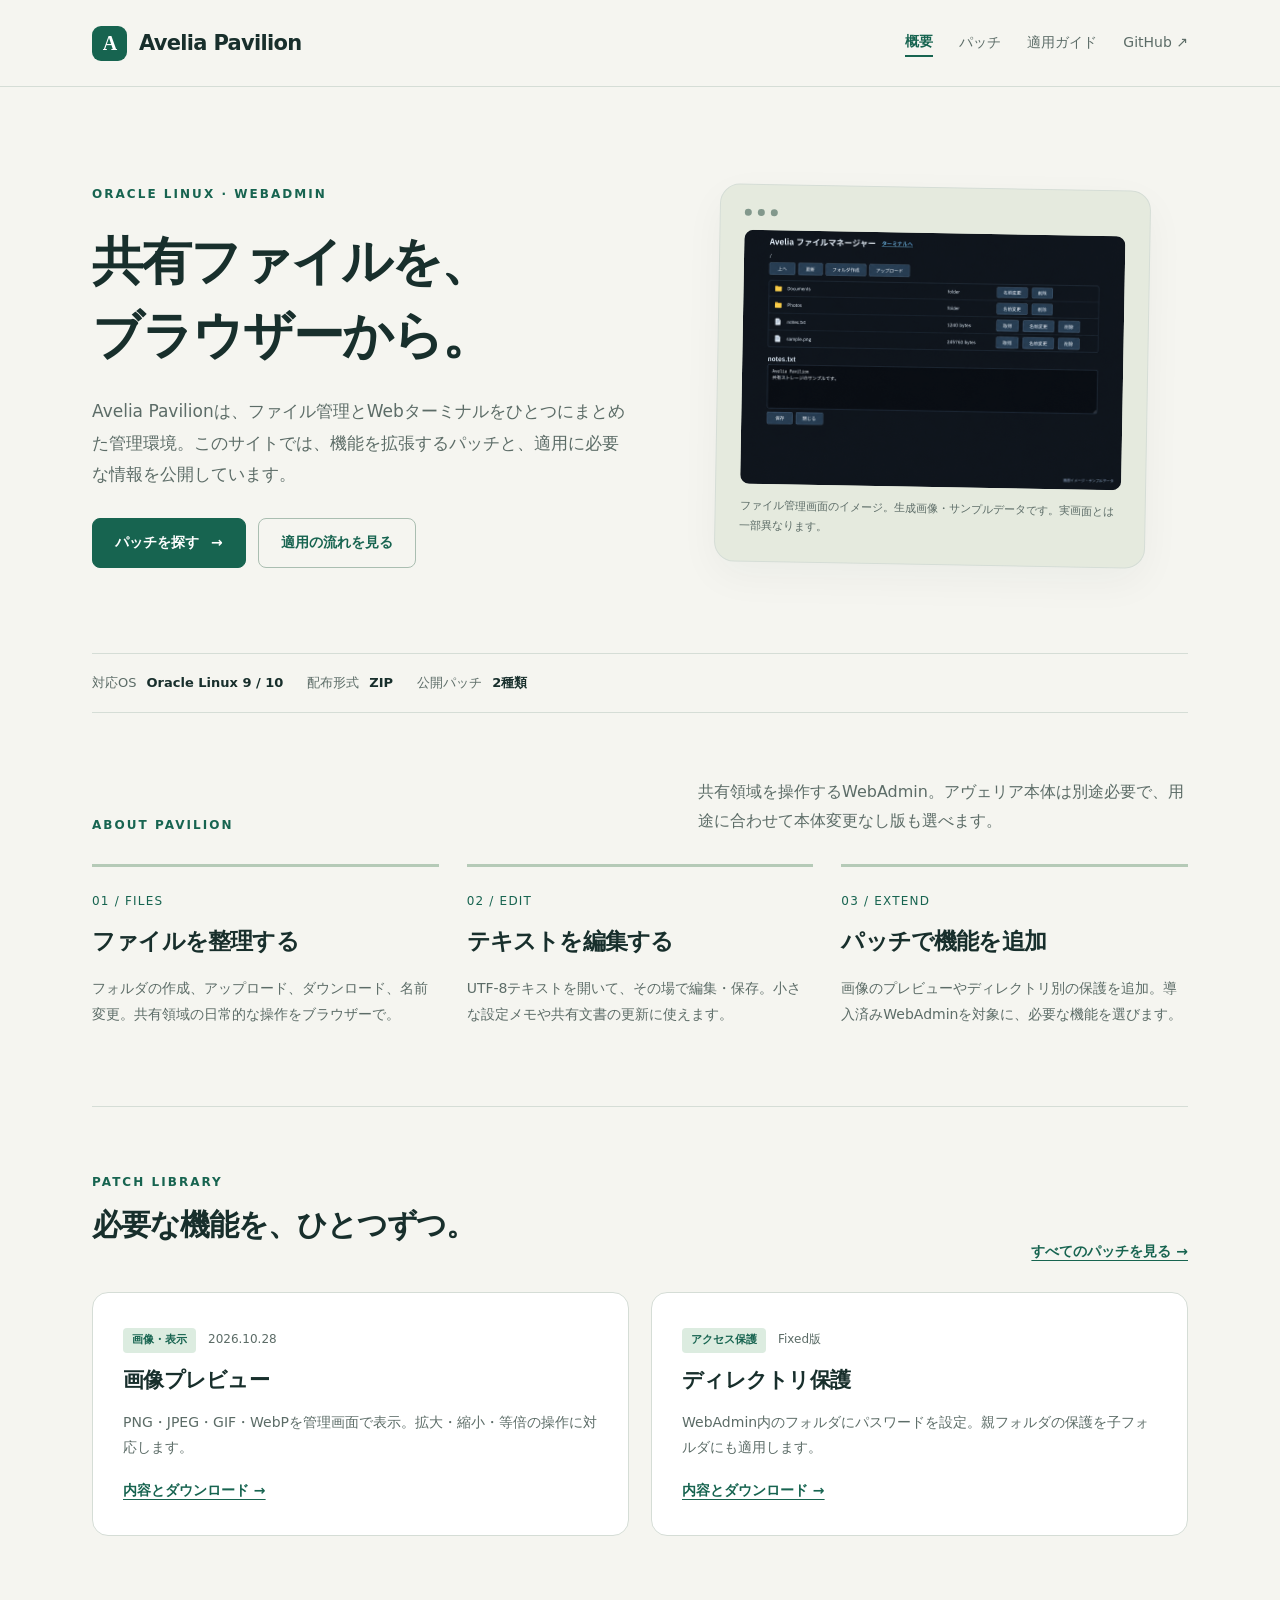
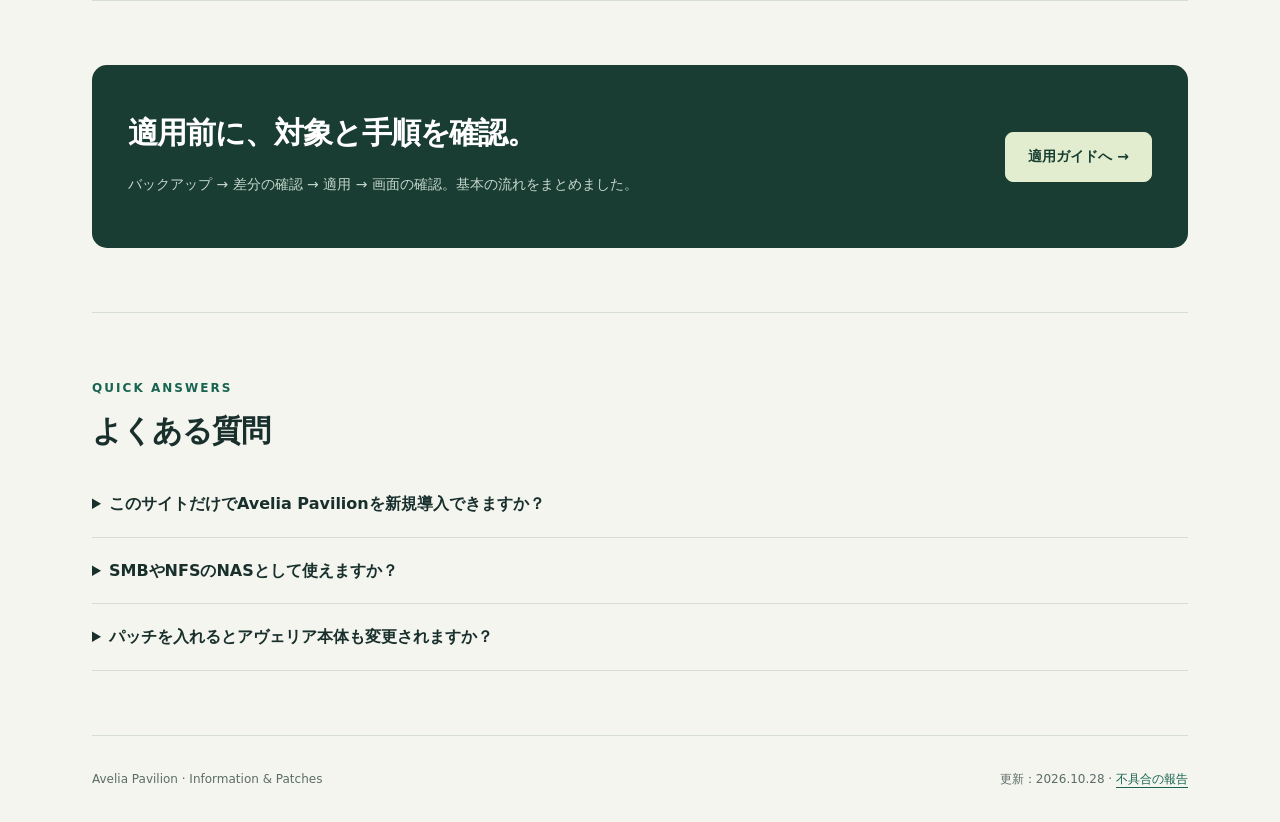
==== doc/index.html @ 34bdd2f2 "Publish Pavilion information site and patch library" ====
<!doctype html><html lang="ja"><head><meta charset="utf-8"><meta name="viewport" content="width=device-width,initial-scale=1"><meta name="description" content="Avelia Pavilionの機能とWebAdmin用パッチの情報・配布サイト。Oracle Linux 9/10向け。"><meta name="theme-color" content="#176450"><title>概要 | Avelia Pavilion</title><link rel="stylesheet" href="assets/style.css"><script src="assets/site.js" defer></script></head><body><a class="skip" href="#main">本文へスキップ</a><header><div class="wrap nav"><a class="brand" href="index.html"><span class="mark" aria-hidden="true">A</span>Avelia Pavilion</a><nav class="navlinks" aria-label="メイン"><a href="index.html" aria-current="page">概要</a><a href="patches.html" >パッチ</a><a href="guide.html" >適用ガイド</a><a href="https://github.com/Divings/Avelia-Pavilion-Info">GitHub ↗</a></nav></div></header><main id="main" class="wrap"><div class="hero"><div><div class="eyebrow">Oracle Linux · WebAdmin</div><h1>共有ファイルを、<br>ブラウザーから。</h1><p class="lead">Avelia Pavilionは、ファイル管理とWebターミナルをひとつにまとめた管理環境。このサイトでは、機能を拡張するパッチと、適用に必要な情報を公開しています。</p><div class="buttons"><a class="button" href="patches.html">パッチを探す <span aria-hidden="true">→</span></a><a class="button secondary" href="guide.html">適用の流れを見る</a></div></div><figure class="hero-visual"><div class="window-head" aria-hidden="true"><i></i><i></i><i></i></div><img src="assets/file-manager-preview.png" alt="ファイル一覧とテキスト編集を表示するAvelia Pavilionの画面イメージ" width="1536" height="1024"><figcaption>ファイル管理画面のイメージ。生成画像・サンプルデータです。実画面とは一部異なります。</figcaption></figure></div><div class="meta-strip"><span>対応OS<b>Oracle Linux 9 / 10</b></span><span>配布形式<b>ZIP</b></span><span>公開パッチ<b>2種類</b></span></div>
<section><div class="section-head"><div class="eyebrow">ABOUT PAVILION</div><p>共有領域を操作するWebAdmin。アヴェリア本体は別途必要で、用途に合わせて本体変更なし版も選べます。</p></div><div class="three"><article class="feature"><span class="number">01 / FILES</span><h2 style="font-size:23px">ファイルを整理する</h2><p>フォルダの作成、アップロード、ダウンロード、名前変更。共有領域の日常的な操作をブラウザーで。</p></article><article class="feature"><span class="number">02 / EDIT</span><h2 style="font-size:23px">テキストを編集する</h2><p>UTF-8テキストを開いて、その場で編集・保存。小さな設定メモや共有文書の更新に使えます。</p></article><article class="feature"><span class="number">03 / EXTEND</span><h2 style="font-size:23px">パッチで機能を追加</h2><p>画像のプレビューやディレクトリ別の保護を追加。導入済みWebAdminを対象に、必要な機能を選びます。</p></article></div></section>
<section><div class="section-head"><div><div class="eyebrow">PATCH LIBRARY</div><h2>必要な機能を、ひとつずつ。</h2></div><a class="text-link" href="patches.html">すべてのパッチを見る →</a></div><div class="patch-grid"><article class="card"><span class="tag">画像・表示</span><span class="date">2026.10.28</span><h3>画像プレビュー</h3><p>PNG・JPEG・GIF・WebPを管理画面で表示。拡大・縮小・等倍の操作に対応します。</p><a class="text-link" href="patches.html#image-preview">内容とダウンロード →</a></article><article class="card"><span class="tag">アクセス保護</span><span class="date">Fixed版</span><h3>ディレクトリ保護</h3><p>WebAdmin内のフォルダにパスワードを設定。親フォルダの保護を子フォルダにも適用します。</p><a class="text-link" href="patches.html#directory-protection">内容とダウンロード →</a></article></div></section>
<section><div class="banner"><div><h2>適用前に、対象と手順を確認。</h2><p>バックアップ → 差分の確認 → 適用 → 画面の確認。基本の流れをまとめました。</p></div><a class="button" href="guide.html">適用ガイドへ →</a></div></section>
<section><div class="eyebrow">QUICK ANSWERS</div><h2>よくある質問</h2><details><summary>このサイトだけでAvelia Pavilionを新規導入できますか？</summary><p>ここでは追加パッチを配布しています。パッチの利用には、対象となるWebAdmin・共有ストレージの導入が必要です。製品本体のZIPはこのリポジトリに含みません。</p></details><details><summary>SMBやNFSのNASとして使えますか？</summary><p>ブラウザーから共有領域を操作する仕組みです。SMB/NFS共有サーバーの導入機能は含みません。</p></details><details><summary>パッチを入れるとアヴェリア本体も変更されますか？</summary><p>ここで公開している2種はWebAdmin側を変更するパッチです。Avelia.pyやpack/write_file.pyは変更しません。</p></details></section></main><footer><div class="wrap footer-inner"><span>Avelia Pavilion · Information &amp; Patches</span><span>更新：2026.10.28 · <a href="https://github.com/Divings/Avelia-Pavilion-Info/issues">不具合の報告</a></span></div></footer></body></html>
---- doc/assets/style.css ----
:root{--bg:#f5f5f0;--paper:#fff;--ink:#182f2c;--muted:#5c6c67;--line:#d5ddd6;--green:#176450;--mint:#dcece0;--orange:#db603d;--radius:16px}*{box-sizing:border-box}html{scroll-behavior:smooth;scroll-padding-top:90px}body{margin:0;background:var(--bg);color:var(--ink);font:16px/1.85 system-ui,-apple-system,"Segoe UI","Noto Sans JP",sans-serif}a{color:var(--green);text-underline-offset:4px}button,input{font:inherit}a:focus-visible,button:focus-visible,input:focus-visible,summary:focus-visible{outline:3px solid var(--orange);outline-offset:4px}.skip{position:absolute;top:-100px;left:20px;background:white;padding:8px;z-index:50}.skip:focus{top:10px}.wrap{max-width:1160px;margin:auto;padding:0 32px}header{background:rgba(245,245,240,.97);border-bottom:1px solid var(--line)}.nav{display:flex;align-items:center;justify-content:space-between;gap:24px;min-height:86px}.brand{font-size:21px;font-weight:750;letter-spacing:-.7px;text-decoration:none;color:var(--ink);display:flex;align-items:center;gap:12px}.mark{display:inline-grid;place-items:center;background:var(--green);color:white;width:35px;height:35px;border-radius:9px;font:700 20px Georgia,serif}.navlinks{display:flex;gap:26px;align-items:center}.navlinks a{text-decoration:none;color:var(--muted);font-size:14px}.navlinks a[aria-current=page]{color:var(--green);font-weight:750;border-bottom:2px solid var(--green)}.eyebrow{font-size:12px;letter-spacing:.17em;font-weight:750;color:var(--green);text-transform:uppercase}.hero{padding:84px 0 72px;display:grid;grid-template-columns:1.05fr 1fr;gap:48px;align-items:center}h1,h2,h3{line-height:1.45;letter-spacing:-.035em}h1{font-size:clamp(36px,4vw,58px);margin:18px 0 24px;font-weight:760}h2{font-size:30px;margin:10px 0 18px}h3{font-size:21px;margin:12px 0}.lead{color:var(--muted);max-width:650px;font-size:17px}.buttons{display:flex;gap:12px;flex-wrap:wrap;margin-top:28px}.button{display:inline-flex;justify-content:center;align-items:center;gap:12px;background:var(--green);color:white;border:1px solid var(--green);padding:11px 22px;border-radius:8px;text-decoration:none;font-size:14px;font-weight:650;cursor:pointer}.button.secondary{background:transparent;color:var(--green);border-color:#aabeb1}.button:hover{filter:brightness(.94)}.hero-visual{background:#e5eade;border:1px solid var(--line);border-radius:20px;padding:24px;transform:rotate(1deg);box-shadow:0 14px 40px #15382a0b}.window-head{display:flex;gap:6px;margin-bottom:14px}.window-head i{width:7px;height:7px;background:#82988c;border-radius:50%}.hero-visual img{width:100%;height:auto;display:block;border-radius:9px}.hero-visual figcaption{font-size:11px;color:var(--muted);margin-top:12px}.meta-strip{display:flex;gap:24px;flex-wrap:wrap;border-top:1px solid var(--line);border-bottom:1px solid var(--line);padding:17px 0;font-size:13px}.meta-strip span{color:var(--muted)}.meta-strip b{color:var(--ink);margin-left:10px}section{padding:64px 0;border-bottom:1px solid var(--line)}.section-head{display:flex;justify-content:space-between;align-items:end;gap:30px;margin-bottom:28px}.section-head p{max-width:490px;color:var(--muted);margin:0}.three{display:grid;grid-template-columns:repeat(3,1fr);gap:28px}.feature{border-top:3px solid #b5cab7;padding-top:18px}.number{font-size:12px;color:var(--green);letter-spacing:.1em}.feature p,.card p{color:var(--muted);font-size:14px}.patch-grid{display:grid;grid-template-columns:repeat(2,1fr);gap:22px}.card{border:1px solid var(--line);border-radius:var(--radius);padding:30px;background:var(--paper)}.tag{display:inline-block;border-radius:4px;background:var(--mint);padding:2px 9px;font-size:11px;font-weight:650;color:var(--green)}.date{font-size:12px;color:var(--muted);margin-left:12px}.card .button{margin-top:8px}.text-link{font-size:14px;font-weight:650}.page-head{padding:64px 0 34px}.page-head h1{font-size:44px;margin:12px 0 18px}.notice{border-left:3px solid var(--orange);background:#f1eae0;padding:18px 24px;font-size:14px;margin:26px 0;color:#694d3a}.toolbar{display:flex;gap:12px;align-items:center;flex-wrap:wrap;margin-bottom:26px}input[type=search]{background:white;color:var(--ink);border:1px solid #b1c3b7;border-radius:8px;padding:11px 16px;width:min(100%,420px)}.patch-detail{padding:32px 0;border-top:1px solid var(--line)}.patch-detail:first-of-type{border-top:0}.detail-grid{display:grid;grid-template-columns:1.3fr 1fr;gap:48px}.download-box{background:#e8eee4;border:1px solid var(--line);border-radius:12px;padding:24px;align-self:start}.download-box p{font-size:13px}.hash{display:block;overflow-wrap:anywhere;font:12px/1.8 ui-monospace,Consolas,monospace;background:#ffffffa8;border:1px solid var(--line);padding:12px;border-radius:6px}.copy{border:1px solid #a5baac;border-radius:6px;padding:5px 10px;margin-top:10px;background:transparent;color:var(--green);cursor:pointer;font-size:12px}.status{font-size:12px;min-height:1.5em;display:block}.list{padding-left:22px;font-size:14px}.list li{margin:8px 0}.guide{max-width:850px}.step{display:grid;grid-template-columns:45px 1fr;gap:16px;padding:28px 0;border-top:1px solid var(--line)}.stepno{background:var(--mint);border-radius:50%;width:34px;height:34px;display:grid;place-items:center;color:var(--green);font-size:13px;font-weight:700}.step h3{margin-top:0}.step p{font-size:15px;color:var(--muted)}pre{background:#142d29;color:#e5f2e9;border-radius:10px;padding:20px;overflow:auto;font:13px/1.8 ui-monospace,Consolas,monospace}code{font-family:ui-monospace,Consolas,monospace;font-size:.9em}table{width:100%;border-collapse:collapse;font-size:14px}th,td{padding:14px 12px;text-align:left;border-bottom:1px solid var(--line)}th{color:var(--muted);font-weight:500}details{border-bottom:1px solid var(--line);padding:18px 0}summary{cursor:pointer;font-weight:650}details p{color:var(--muted);font-size:14px}.banner{display:flex;align-items:center;justify-content:space-between;gap:25px;padding:36px;background:#193c33;color:#fff;border-radius:15px}.banner p{color:#c6d8cc;font-size:14px}.banner .button{background:#e2edcf;color:#173e30;border-color:#e2edcf}footer{padding:32px 0;color:var(--muted);font-size:12px}.footer-inner{display:flex;justify-content:space-between;gap:20px}.empty{padding:24px;border:1px dashed var(--line);color:var(--muted)}[hidden]{display:none!important}@media(max-width:760px){.wrap{padding:0 21px}.nav{flex-direction:column;align-items:start;gap:8px;padding:18px 21px}.navlinks{gap:20px}.hero{grid-template-columns:1fr;padding:44px 0;gap:30px}h1{font-size:38px}.hero-visual{margin:0;padding:16px}.three,.patch-grid,.detail-grid{grid-template-columns:1fr}.section-head{display:block}.section-head p{margin-top:14px}section{padding:42px 0}.page-head{padding-top:40px}.page-head h1{font-size:34px}.detail-grid{gap:20px}.card{padding:23px}.banner{display:block;padding:26px}.banner .button{margin-top:12px}.footer-inner{flex-direction:column;gap:8px}.meta-strip{gap:10px 20px}table{font-size:12px}td,th{padding:10px 5px}}@media(prefers-reduced-motion:reduce){html{scroll-behavior:auto}.hero-visual{transform:none}}
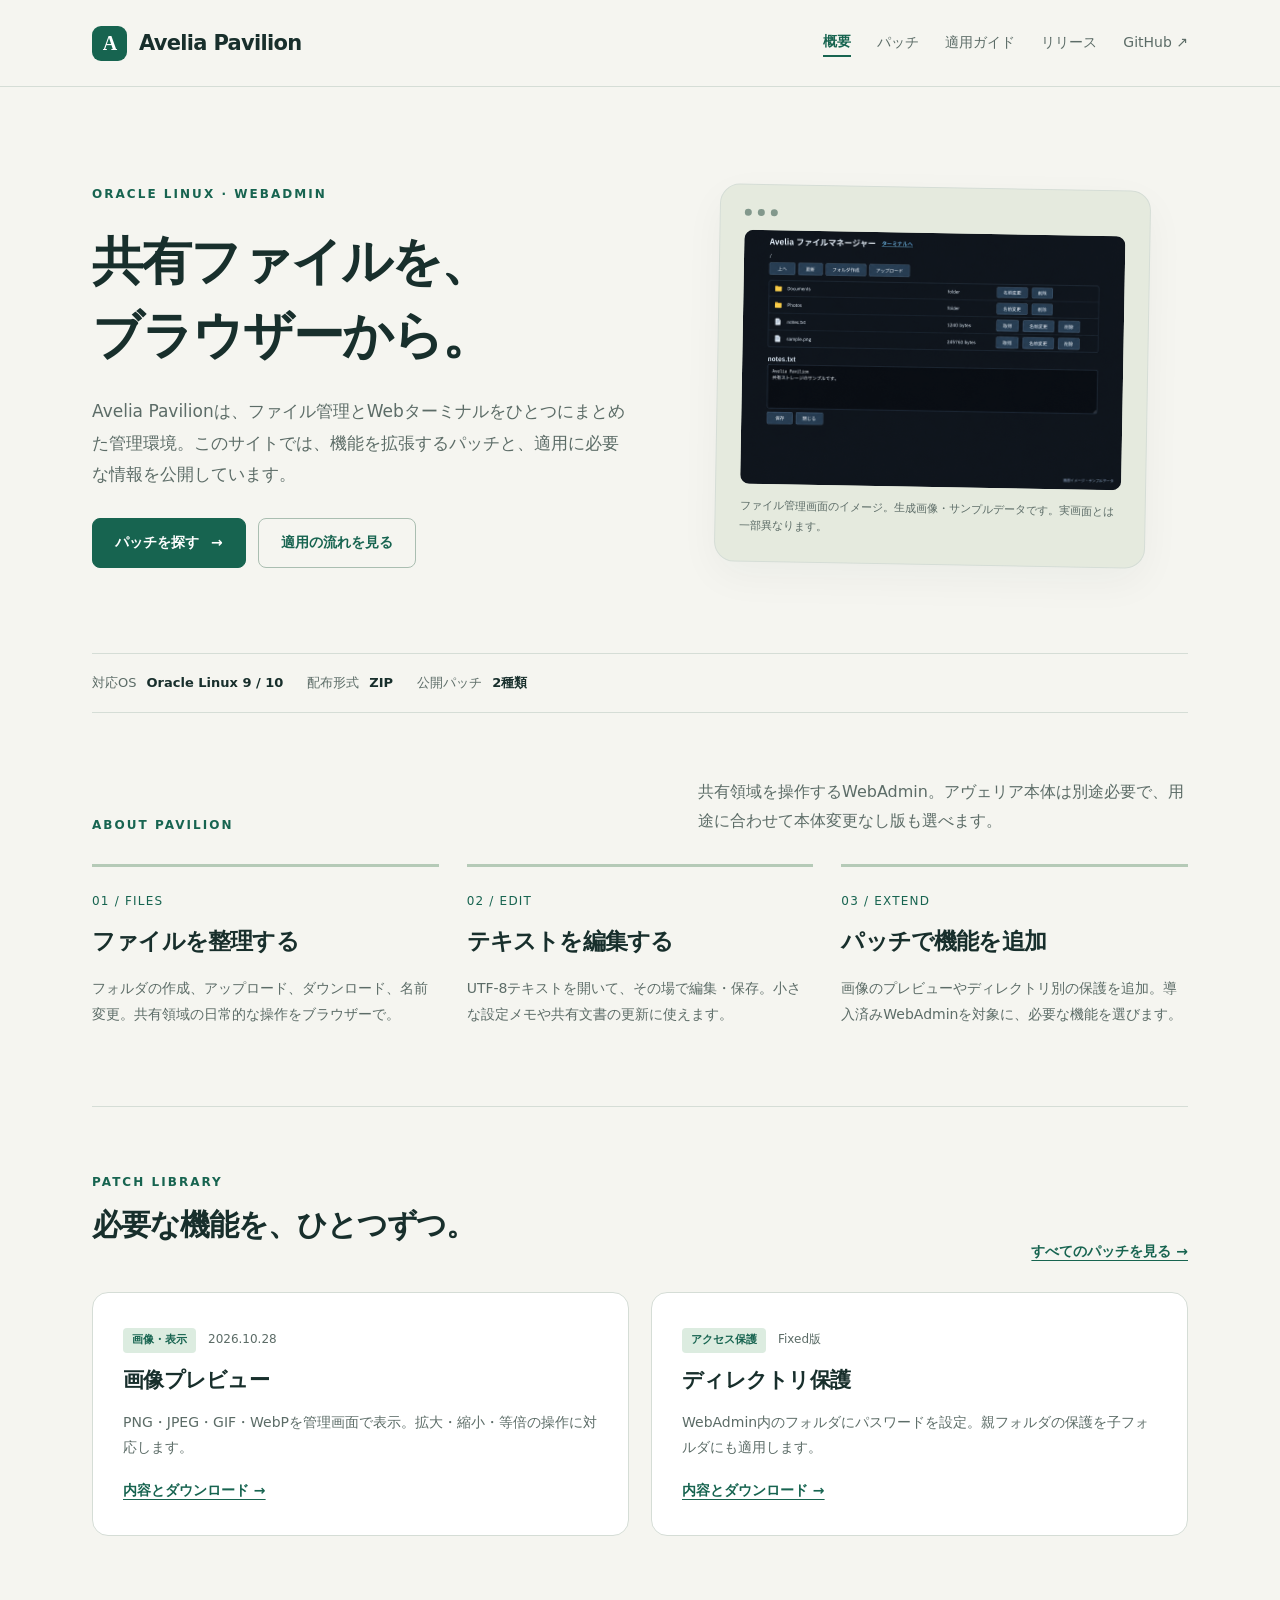
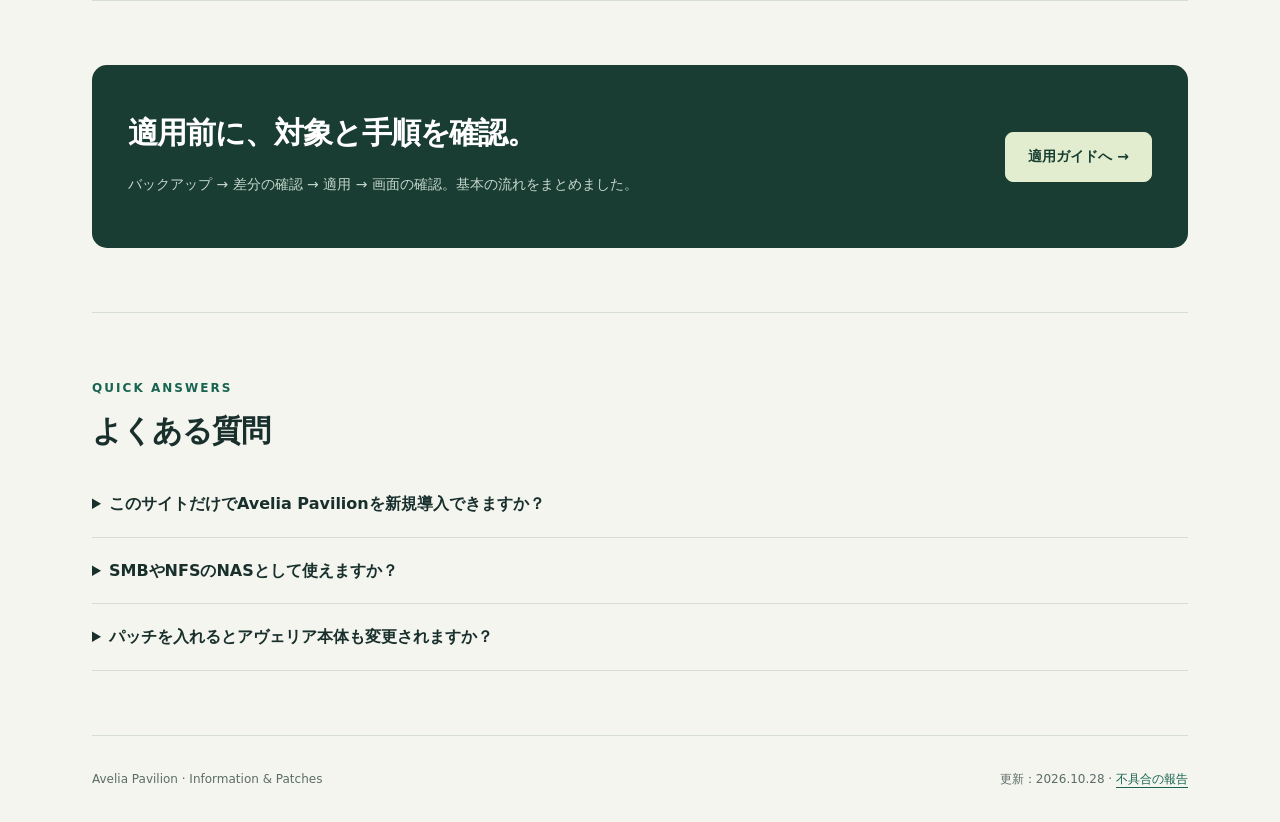
==== commit 5ed25459: "Automate patch releases and searchable release catalog" ====
--- a/doc/index.html
+++ b/doc/index.html
@@ -1,4 +1,4 @@
-<!doctype html><html lang="ja"><head><meta charset="utf-8"><meta name="viewport" content="width=device-width,initial-scale=1"><meta name="description" content="Avelia Pavilionの機能とWebAdmin用パッチの情報・配布サイト。Oracle Linux 9/10向け。"><meta name="theme-color" content="#176450"><title>概要 | Avelia Pavilion</title><link rel="stylesheet" href="assets/style.css"><script src="assets/site.js" defer></script></head><body><a class="skip" href="#main">本文へスキップ</a><header><div class="wrap nav"><a class="brand" href="index.html"><span class="mark" aria-hidden="true">A</span>Avelia Pavilion</a><nav class="navlinks" aria-label="メイン"><a href="index.html" aria-current="page">概要</a><a href="patches.html" >パッチ</a><a href="guide.html" >適用ガイド</a><a href="https://github.com/Divings/Avelia-Pavilion-Info">GitHub ↗</a></nav></div></header><main id="main" class="wrap"><div class="hero"><div><div class="eyebrow">Oracle Linux · WebAdmin</div><h1>共有ファイルを、<br>ブラウザーから。</h1><p class="lead">Avelia Pavilionは、ファイル管理とWebターミナルをひとつにまとめた管理環境。このサイトでは、機能を拡張するパッチと、適用に必要な情報を公開しています。</p><div class="buttons"><a class="button" href="patches.html">パッチを探す <span aria-hidden="true">→</span></a><a class="button secondary" href="guide.html">適用の流れを見る</a></div></div><figure class="hero-visual"><div class="window-head" aria-hidden="true"><i></i><i></i><i></i></div><img src="assets/file-manager-preview.png" alt="ファイル一覧とテキスト編集を表示するAvelia Pavilionの画面イメージ" width="1536" height="1024"><figcaption>ファイル管理画面のイメージ。生成画像・サンプルデータです。実画面とは一部異なります。</figcaption></figure></div><div class="meta-strip"><span>対応OS<b>Oracle Linux 9 / 10</b></span><span>配布形式<b>ZIP</b></span><span>公開パッチ<b>2種類</b></span></div>
+<!doctype html><html lang="ja"><head><meta charset="utf-8"><meta name="viewport" content="width=device-width,initial-scale=1"><meta name="description" content="Avelia Pavilionの機能とWebAdmin用パッチの情報・配布サイト。Oracle Linux 9/10向け。"><meta name="theme-color" content="#176450"><title>概要 | Avelia Pavilion</title><link rel="stylesheet" href="assets/style.css"><script src="assets/site.js" defer></script></head><body><a class="skip" href="#main">本文へスキップ</a><header><div class="wrap nav"><a class="brand" href="index.html"><span class="mark" aria-hidden="true">A</span>Avelia Pavilion</a><nav class="navlinks" aria-label="メイン"><a href="index.html" aria-current="page">概要</a><a href="patches.html" >パッチ</a><a href="guide.html" >適用ガイド</a><a href="releases.html">リリース</a><a href="https://github.com/Divings/Avelia-Pavilion-Info">GitHub ↗</a></nav></div></header><main id="main" class="wrap"><div class="hero"><div><div class="eyebrow">Oracle Linux · WebAdmin</div><h1>共有ファイルを、<br>ブラウザーから。</h1><p class="lead">Avelia Pavilionは、ファイル管理とWebターミナルをひとつにまとめた管理環境。このサイトでは、機能を拡張するパッチと、適用に必要な情報を公開しています。</p><div class="buttons"><a class="button" href="patches.html">パッチを探す <span aria-hidden="true">→</span></a><a class="button secondary" href="guide.html">適用の流れを見る</a></div></div><figure class="hero-visual"><div class="window-head" aria-hidden="true"><i></i><i></i><i></i></div><img src="assets/file-manager-preview.png" alt="ファイル一覧とテキスト編集を表示するAvelia Pavilionの画面イメージ" width="1536" height="1024"><figcaption>ファイル管理画面のイメージ。生成画像・サンプルデータです。実画面とは一部異なります。</figcaption></figure></div><div class="meta-strip"><span>対応OS<b>Oracle Linux 9 / 10</b></span><span>配布形式<b>ZIP</b></span><span>公開パッチ<b>2種類</b></span></div>
 <section><div class="section-head"><div class="eyebrow">ABOUT PAVILION</div><p>共有領域を操作するWebAdmin。アヴェリア本体は別途必要で、用途に合わせて本体変更なし版も選べます。</p></div><div class="three"><article class="feature"><span class="number">01 / FILES</span><h2 style="font-size:23px">ファイルを整理する</h2><p>フォルダの作成、アップロード、ダウンロード、名前変更。共有領域の日常的な操作をブラウザーで。</p></article><article class="feature"><span class="number">02 / EDIT</span><h2 style="font-size:23px">テキストを編集する</h2><p>UTF-8テキストを開いて、その場で編集・保存。小さな設定メモや共有文書の更新に使えます。</p></article><article class="feature"><span class="number">03 / EXTEND</span><h2 style="font-size:23px">パッチで機能を追加</h2><p>画像のプレビューやディレクトリ別の保護を追加。導入済みWebAdminを対象に、必要な機能を選びます。</p></article></div></section>
 <section><div class="section-head"><div><div class="eyebrow">PATCH LIBRARY</div><h2>必要な機能を、ひとつずつ。</h2></div><a class="text-link" href="patches.html">すべてのパッチを見る →</a></div><div class="patch-grid"><article class="card"><span class="tag">画像・表示</span><span class="date">2026.10.28</span><h3>画像プレビュー</h3><p>PNG・JPEG・GIF・WebPを管理画面で表示。拡大・縮小・等倍の操作に対応します。</p><a class="text-link" href="patches.html#image-preview">内容とダウンロード →</a></article><article class="card"><span class="tag">アクセス保護</span><span class="date">Fixed版</span><h3>ディレクトリ保護</h3><p>WebAdmin内のフォルダにパスワードを設定。親フォルダの保護を子フォルダにも適用します。</p><a class="text-link" href="patches.html#directory-protection">内容とダウンロード →</a></article></div></section>
 <section><div class="banner"><div><h2>適用前に、対象と手順を確認。</h2><p>バックアップ → 差分の確認 → 適用 → 画面の確認。基本の流れをまとめました。</p></div><a class="button" href="guide.html">適用ガイドへ →</a></div></section>
--- a/doc/assets/style.css
+++ b/doc/assets/style.css
@@ -1 +1,4 @@
-:root{--bg:#f5f5f0;--paper:#fff;--ink:#182f2c;--muted:#5c6c67;--line:#d5ddd6;--green:#176450;--mint:#dcece0;--orange:#db603d;--radius:16px}*{box-sizing:border-box}html{scroll-behavior:smooth;scroll-padding-top:90px}body{margin:0;background:var(--bg);color:var(--ink);font:16px/1.85 system-ui,-apple-system,"Segoe UI","Noto Sans JP",sans-serif}a{color:var(--green);text-underline-offset:4px}button,input{font:inherit}a:focus-visible,button:focus-visible,input:focus-visible,summary:focus-visible{outline:3px solid var(--orange);outline-offset:4px}.skip{position:absolute;top:-100px;left:20px;background:white;padding:8px;z-index:50}.skip:focus{top:10px}.wrap{max-width:1160px;margin:auto;padding:0 32px}header{background:rgba(245,245,240,.97);border-bottom:1px solid var(--line)}.nav{display:flex;align-items:center;justify-content:space-between;gap:24px;min-height:86px}.brand{font-size:21px;font-weight:750;letter-spacing:-.7px;text-decoration:none;color:var(--ink);display:flex;align-items:center;gap:12px}.mark{display:inline-grid;place-items:center;background:var(--green);color:white;width:35px;height:35px;border-radius:9px;font:700 20px Georgia,serif}.navlinks{display:flex;gap:26px;align-items:center}.navlinks a{text-decoration:none;color:var(--muted);font-size:14px}.navlinks a[aria-current=page]{color:var(--green);font-weight:750;border-bottom:2px solid var(--green)}.eyebrow{font-size:12px;letter-spacing:.17em;font-weight:750;color:var(--green);text-transform:uppercase}.hero{padding:84px 0 72px;display:grid;grid-template-columns:1.05fr 1fr;gap:48px;align-items:center}h1,h2,h3{line-height:1.45;letter-spacing:-.035em}h1{font-size:clamp(36px,4vw,58px);margin:18px 0 24px;font-weight:760}h2{font-size:30px;margin:10px 0 18px}h3{font-size:21px;margin:12px 0}.lead{color:var(--muted);max-width:650px;font-size:17px}.buttons{display:flex;gap:12px;flex-wrap:wrap;margin-top:28px}.button{display:inline-flex;justify-content:center;align-items:center;gap:12px;background:var(--green);color:white;border:1px solid var(--green);padding:11px 22px;border-radius:8px;text-decoration:none;font-size:14px;font-weight:650;cursor:pointer}.button.secondary{background:transparent;color:var(--green);border-color:#aabeb1}.button:hover{filter:brightness(.94)}.hero-visual{background:#e5eade;border:1px solid var(--line);border-radius:20px;padding:24px;transform:rotate(1deg);box-shadow:0 14px 40px #15382a0b}.window-head{display:flex;gap:6px;margin-bottom:14px}.window-head i{width:7px;height:7px;background:#82988c;border-radius:50%}.hero-visual img{width:100%;height:auto;display:block;border-radius:9px}.hero-visual figcaption{font-size:11px;color:var(--muted);margin-top:12px}.meta-strip{display:flex;gap:24px;flex-wrap:wrap;border-top:1px solid var(--line);border-bottom:1px solid var(--line);padding:17px 0;font-size:13px}.meta-strip span{color:var(--muted)}.meta-strip b{color:var(--ink);margin-left:10px}section{padding:64px 0;border-bottom:1px solid var(--line)}.section-head{display:flex;justify-content:space-between;align-items:end;gap:30px;margin-bottom:28px}.section-head p{max-width:490px;color:var(--muted);margin:0}.three{display:grid;grid-template-columns:repeat(3,1fr);gap:28px}.feature{border-top:3px solid #b5cab7;padding-top:18px}.number{font-size:12px;color:var(--green);letter-spacing:.1em}.feature p,.card p{color:var(--muted);font-size:14px}.patch-grid{display:grid;grid-template-columns:repeat(2,1fr);gap:22px}.card{border:1px solid var(--line);border-radius:var(--radius);padding:30px;background:var(--paper)}.tag{display:inline-block;border-radius:4px;background:var(--mint);padding:2px 9px;font-size:11px;font-weight:650;color:var(--green)}.date{font-size:12px;color:var(--muted);margin-left:12px}.card .button{margin-top:8px}.text-link{font-size:14px;font-weight:650}.page-head{padding:64px 0 34px}.page-head h1{font-size:44px;margin:12px 0 18px}.notice{border-left:3px solid var(--orange);background:#f1eae0;padding:18px 24px;font-size:14px;margin:26px 0;color:#694d3a}.toolbar{display:flex;gap:12px;align-items:center;flex-wrap:wrap;margin-bottom:26px}input[type=search]{background:white;color:var(--ink);border:1px solid #b1c3b7;border-radius:8px;padding:11px 16px;width:min(100%,420px)}.patch-detail{padding:32px 0;border-top:1px solid var(--line)}.patch-detail:first-of-type{border-top:0}.detail-grid{display:grid;grid-template-columns:1.3fr 1fr;gap:48px}.download-box{background:#e8eee4;border:1px solid var(--line);border-radius:12px;padding:24px;align-self:start}.download-box p{font-size:13px}.hash{display:block;overflow-wrap:anywhere;font:12px/1.8 ui-monospace,Consolas,monospace;background:#ffffffa8;border:1px solid var(--line);padding:12px;border-radius:6px}.copy{border:1px solid #a5baac;border-radius:6px;padding:5px 10px;margin-top:10px;background:transparent;color:var(--green);cursor:pointer;font-size:12px}.status{font-size:12px;min-height:1.5em;display:block}.list{padding-left:22px;font-size:14px}.list li{margin:8px 0}.guide{max-width:850px}.step{display:grid;grid-template-columns:45px 1fr;gap:16px;padding:28px 0;border-top:1px solid var(--line)}.stepno{background:var(--mint);border-radius:50%;width:34px;height:34px;display:grid;place-items:center;color:var(--green);font-size:13px;font-weight:700}.step h3{margin-top:0}.step p{font-size:15px;color:var(--muted)}pre{background:#142d29;color:#e5f2e9;border-radius:10px;padding:20px;overflow:auto;font:13px/1.8 ui-monospace,Consolas,monospace}code{font-family:ui-monospace,Consolas,monospace;font-size:.9em}table{width:100%;border-collapse:collapse;font-size:14px}th,td{padding:14px 12px;text-align:left;border-bottom:1px solid var(--line)}th{color:var(--muted);font-weight:500}details{border-bottom:1px solid var(--line);padding:18px 0}summary{cursor:pointer;font-weight:650}details p{color:var(--muted);font-size:14px}.banner{display:flex;align-items:center;justify-content:space-between;gap:25px;padding:36px;background:#193c33;color:#fff;border-radius:15px}.banner p{color:#c6d8cc;font-size:14px}.banner .button{background:#e2edcf;color:#173e30;border-color:#e2edcf}footer{padding:32px 0;color:var(--muted);font-size:12px}.footer-inner{display:flex;justify-content:space-between;gap:20px}.empty{padding:24px;border:1px dashed var(--line);color:var(--muted)}[hidden]{display:none!important}@media(max-width:760px){.wrap{padding:0 21px}.nav{flex-direction:column;align-items:start;gap:8px;padding:18px 21px}.navlinks{gap:20px}.hero{grid-template-columns:1fr;padding:44px 0;gap:30px}h1{font-size:38px}.hero-visual{margin:0;padding:16px}.three,.patch-grid,.detail-grid{grid-template-columns:1fr}.section-head{display:block}.section-head p{margin-top:14px}section{padding:42px 0}.page-head{padding-top:40px}.page-head h1{font-size:34px}.detail-grid{gap:20px}.card{padding:23px}.banner{display:block;padding:26px}.banner .button{margin-top:12px}.footer-inner{flex-direction:column;gap:8px}.meta-strip{gap:10px 20px}table{font-size:12px}td,th{padding:10px 5px}}@media(prefers-reduced-motion:reduce){html{scroll-behavior:auto}.hero-visual{transform:none}}+:root{--bg:#f5f5f0;--paper:#fff;--ink:#182f2c;--muted:#5c6c67;--line:#d5ddd6;--green:#176450;--mint:#dcece0;--orange:#db603d;--radius:16px}*{box-sizing:border-box}html{scroll-behavior:smooth;scroll-padding-top:90px}body{margin:0;background:var(--bg);color:var(--ink);font:16px/1.85 system-ui,-apple-system,"Segoe UI","Noto Sans JP",sans-serif}a{color:var(--green);text-underline-offset:4px}button,input{font:inherit}a:focus-visible,button:focus-visible,input:focus-visible,summary:focus-visible{outline:3px solid var(--orange);outline-offset:4px}.skip{position:absolute;top:-100px;left:20px;background:white;padding:8px;z-index:50}.skip:focus{top:10px}.wrap{max-width:1160px;margin:auto;padding:0 32px}header{background:rgba(245,245,240,.97);border-bottom:1px solid var(--line)}.nav{display:flex;align-items:center;justify-content:space-between;gap:24px;min-height:86px}.brand{font-size:21px;font-weight:750;letter-spacing:-.7px;text-decoration:none;color:var(--ink);display:flex;align-items:center;gap:12px}.mark{display:inline-grid;place-items:center;background:var(--green);color:white;width:35px;height:35px;border-radius:9px;font:700 20px Georgia,serif}.navlinks{display:flex;gap:26px;align-items:center}.navlinks a{text-decoration:none;color:var(--muted);font-size:14px}.navlinks a[aria-current=page]{color:var(--green);font-weight:750;border-bottom:2px solid var(--green)}.eyebrow{font-size:12px;letter-spacing:.17em;font-weight:750;color:var(--green);text-transform:uppercase}.hero{padding:84px 0 72px;display:grid;grid-template-columns:1.05fr 1fr;gap:48px;align-items:center}h1,h2,h3{line-height:1.45;letter-spacing:-.035em}h1{font-size:clamp(36px,4vw,58px);margin:18px 0 24px;font-weight:760}h2{font-size:30px;margin:10px 0 18px}h3{font-size:21px;margin:12px 0}.lead{color:var(--muted);max-width:650px;font-size:17px}.buttons{display:flex;gap:12px;flex-wrap:wrap;margin-top:28px}.button{display:inline-flex;justify-content:center;align-items:center;gap:12px;background:var(--green);color:white;border:1px solid var(--green);padding:11px 22px;border-radius:8px;text-decoration:none;font-size:14px;font-weight:650;cursor:pointer}.button.secondary{background:transparent;color:var(--green);border-color:#aabeb1}.button:hover{filter:brightness(.94)}.hero-visual{background:#e5eade;border:1px solid var(--line);border-radius:20px;padding:24px;transform:rotate(1deg);box-shadow:0 14px 40px #15382a0b}.window-head{display:flex;gap:6px;margin-bottom:14px}.window-head i{width:7px;height:7px;background:#82988c;border-radius:50%}.hero-visual img{width:100%;height:auto;display:block;border-radius:9px}.hero-visual figcaption{font-size:11px;color:var(--muted);margin-top:12px}.meta-strip{display:flex;gap:24px;flex-wrap:wrap;border-top:1px solid var(--line);border-bottom:1px solid var(--line);padding:17px 0;font-size:13px}.meta-strip span{color:var(--muted)}.meta-strip b{color:var(--ink);margin-left:10px}section{padding:64px 0;border-bottom:1px solid var(--line)}.section-head{display:flex;justify-content:space-between;align-items:end;gap:30px;margin-bottom:28px}.section-head p{max-width:490px;color:var(--muted);margin:0}.three{display:grid;grid-template-columns:repeat(3,1fr);gap:28px}.feature{border-top:3px solid #b5cab7;padding-top:18px}.number{font-size:12px;color:var(--green);letter-spacing:.1em}.feature p,.card p{color:var(--muted);font-size:14px}.patch-grid{display:grid;grid-template-columns:repeat(2,1fr);gap:22px}.card{border:1px solid var(--line);border-radius:var(--radius);padding:30px;background:var(--paper)}.tag{display:inline-block;border-radius:4px;background:var(--mint);padding:2px 9px;font-size:11px;font-weight:650;color:var(--green)}.date{font-size:12px;color:var(--muted);margin-left:12px}.card .button{margin-top:8px}.text-link{font-size:14px;font-weight:650}.page-head{padding:64px 0 34px}.page-head h1{font-size:44px;margin:12px 0 18px}.notice{border-left:3px solid var(--orange);background:#f1eae0;padding:18px 24px;font-size:14px;margin:26px 0;color:#694d3a}.toolbar{display:flex;gap:12px;align-items:center;flex-wrap:wrap;margin-bottom:26px}input[type=search]{background:white;color:var(--ink);border:1px solid #b1c3b7;border-radius:8px;padding:11px 16px;width:min(100%,420px)}.patch-detail{padding:32px 0;border-top:1px solid var(--line)}.patch-detail:first-of-type{border-top:0}.detail-grid{display:grid;grid-template-columns:1.3fr 1fr;gap:48px}.download-box{background:#e8eee4;border:1px solid var(--line);border-radius:12px;padding:24px;align-self:start}.download-box p{font-size:13px}.hash{display:block;overflow-wrap:anywhere;font:12px/1.8 ui-monospace,Consolas,monospace;background:#ffffffa8;border:1px solid var(--line);padding:12px;border-radius:6px}.copy{border:1px solid #a5baac;border-radius:6px;padding:5px 10px;margin-top:10px;background:transparent;color:var(--green);cursor:pointer;font-size:12px}.status{font-size:12px;min-height:1.5em;display:block}.list{padding-left:22px;font-size:14px}.list li{margin:8px 0}.guide{max-width:850px}.step{display:grid;grid-template-columns:45px 1fr;gap:16px;padding:28px 0;border-top:1px solid var(--line)}.stepno{background:var(--mint);border-radius:50%;width:34px;height:34px;display:grid;place-items:center;color:var(--green);font-size:13px;font-weight:700}.step h3{margin-top:0}.step p{font-size:15px;color:var(--muted)}pre{background:#142d29;color:#e5f2e9;border-radius:10px;padding:20px;overflow:auto;font:13px/1.8 ui-monospace,Consolas,monospace}code{font-family:ui-monospace,Consolas,monospace;font-size:.9em}table{width:100%;border-collapse:collapse;font-size:14px}th,td{padding:14px 12px;text-align:left;border-bottom:1px solid var(--line)}th{color:var(--muted);font-weight:500}details{border-bottom:1px solid var(--line);padding:18px 0}summary{cursor:pointer;font-weight:650}details p{color:var(--muted);font-size:14px}.banner{display:flex;align-items:center;justify-content:space-between;gap:25px;padding:36px;background:#193c33;color:#fff;border-radius:15px}.banner p{color:#c6d8cc;font-size:14px}.banner .button{background:#e2edcf;color:#173e30;border-color:#e2edcf}footer{padding:32px 0;color:var(--muted);font-size:12px}.footer-inner{display:flex;justify-content:space-between;gap:20px}.empty{padding:24px;border:1px dashed var(--line);color:var(--muted)}[hidden]{display:none!important}@media(max-width:760px){.wrap{padding:0 21px}.nav{flex-direction:column;align-items:start;gap:8px;padding:18px 21px}.navlinks{gap:20px}.hero{grid-template-columns:1fr;padding:44px 0;gap:30px}h1{font-size:38px}.hero-visual{margin:0;padding:16px}.three,.patch-grid,.detail-grid{grid-template-columns:1fr}.section-head{display:block}.section-head p{margin-top:14px}section{padding:42px 0}.page-head{padding-top:40px}.page-head h1{font-size:34px}.detail-grid{gap:20px}.card{padding:23px}.banner{display:block;padding:26px}.banner .button{margin-top:12px}.footer-inner{flex-direction:column;gap:8px}.meta-strip{gap:10px 20px}table{font-size:12px}td,th{padding:10px 5px}}@media(prefers-reduced-motion:reduce){html{scroll-behavior:auto}.hero-visual{transform:none}}
+@media(max-width:760px){.navlinks{flex-wrap:wrap;gap:10px 17px}.navlinks a{font-size:13px}}
+
+.card code{overflow-wrap:anywhere}
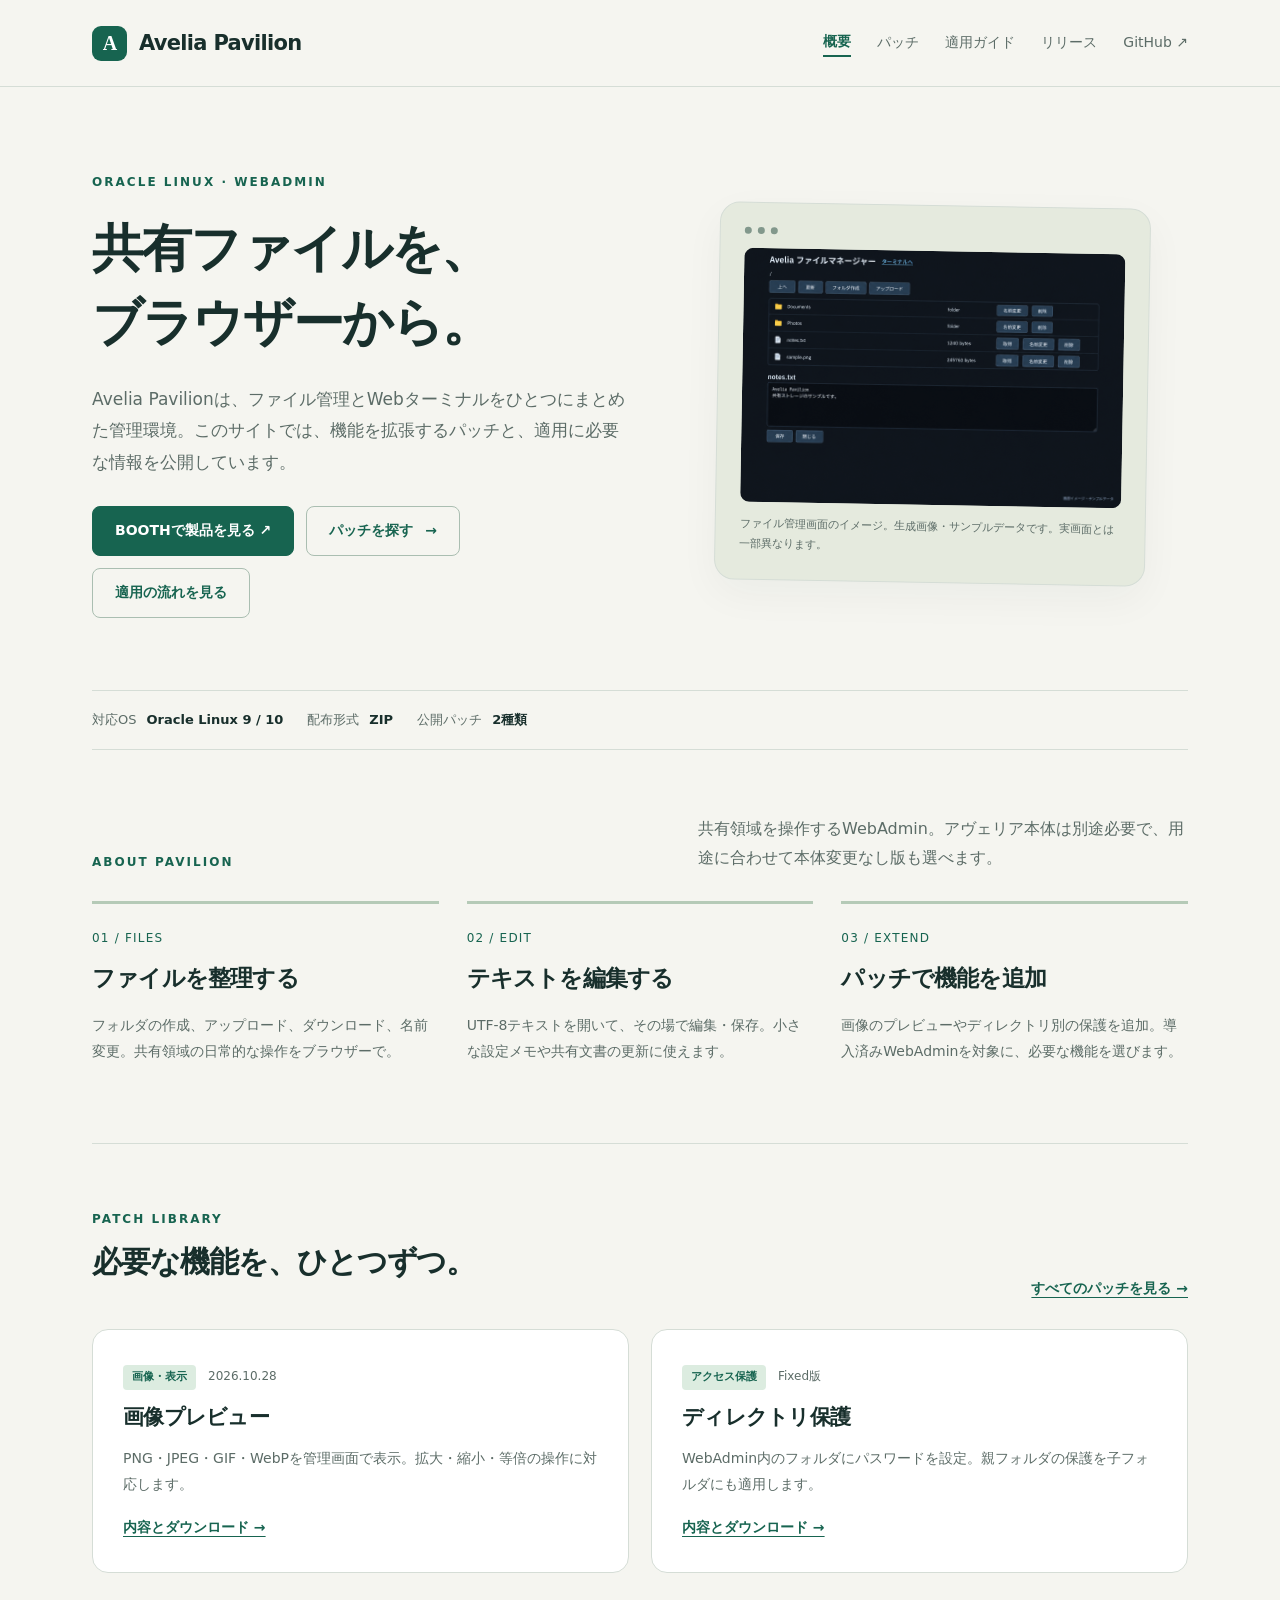
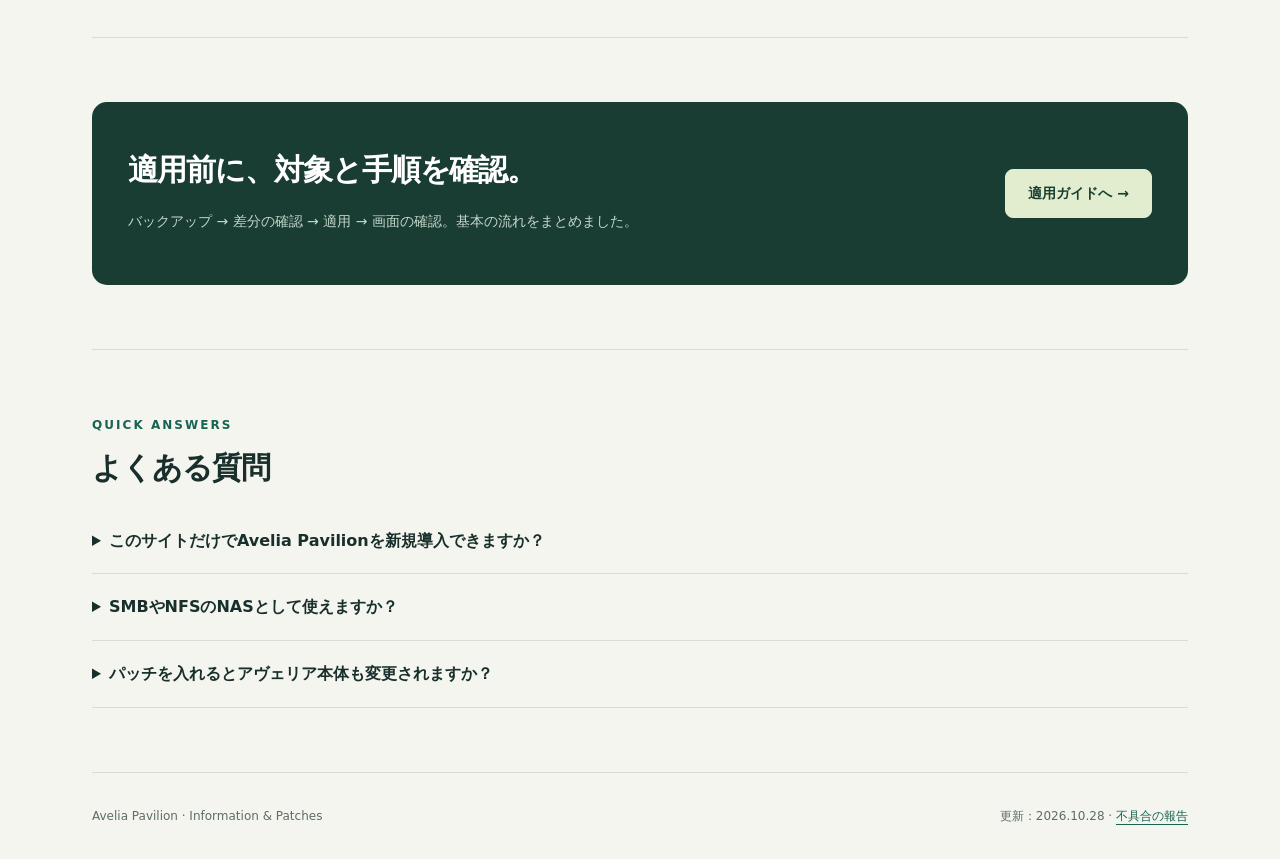
==== commit d8e2bd98: "Link product page on BOOTH from homepage" ====
--- a/doc/index.html
+++ b/doc/index.html
@@ -1,5 +1,5 @@
-<!doctype html><html lang="ja"><head><meta charset="utf-8"><meta name="viewport" content="width=device-width,initial-scale=1"><meta name="description" content="Avelia Pavilionの機能とWebAdmin用パッチの情報・配布サイト。Oracle Linux 9/10向け。"><meta name="theme-color" content="#176450"><title>概要 | Avelia Pavilion</title><link rel="stylesheet" href="assets/style.css"><script src="assets/site.js" defer></script></head><body><a class="skip" href="#main">本文へスキップ</a><header><div class="wrap nav"><a class="brand" href="index.html"><span class="mark" aria-hidden="true">A</span>Avelia Pavilion</a><nav class="navlinks" aria-label="メイン"><a href="index.html" aria-current="page">概要</a><a href="patches.html" >パッチ</a><a href="guide.html" >適用ガイド</a><a href="releases.html">リリース</a><a href="https://github.com/Divings/Avelia-Pavilion-Info">GitHub ↗</a></nav></div></header><main id="main" class="wrap"><div class="hero"><div><div class="eyebrow">Oracle Linux · WebAdmin</div><h1>共有ファイルを、<br>ブラウザーから。</h1><p class="lead">Avelia Pavilionは、ファイル管理とWebターミナルをひとつにまとめた管理環境。このサイトでは、機能を拡張するパッチと、適用に必要な情報を公開しています。</p><div class="buttons"><a class="button" href="patches.html">パッチを探す <span aria-hidden="true">→</span></a><a class="button secondary" href="guide.html">適用の流れを見る</a></div></div><figure class="hero-visual"><div class="window-head" aria-hidden="true"><i></i><i></i><i></i></div><img src="assets/file-manager-preview.png" alt="ファイル一覧とテキスト編集を表示するAvelia Pavilionの画面イメージ" width="1536" height="1024"><figcaption>ファイル管理画面のイメージ。生成画像・サンプルデータです。実画面とは一部異なります。</figcaption></figure></div><div class="meta-strip"><span>対応OS<b>Oracle Linux 9 / 10</b></span><span>配布形式<b>ZIP</b></span><span>公開パッチ<b>2種類</b></span></div>
+<!doctype html><html lang="ja"><head><meta charset="utf-8"><meta name="viewport" content="width=device-width,initial-scale=1"><meta name="description" content="Avelia Pavilionの機能とWebAdmin用パッチの情報・配布サイト。Oracle Linux 9/10向け。"><meta name="theme-color" content="#176450"><title>概要 | Avelia Pavilion</title><link rel="stylesheet" href="assets/style.css"><script src="assets/site.js" defer></script></head><body><a class="skip" href="#main">本文へスキップ</a><header><div class="wrap nav"><a class="brand" href="index.html"><span class="mark" aria-hidden="true">A</span>Avelia Pavilion</a><nav class="navlinks" aria-label="メイン"><a href="index.html" aria-current="page">概要</a><a href="patches.html" >パッチ</a><a href="guide.html" >適用ガイド</a><a href="releases.html">リリース</a><a href="https://github.com/Divings/Avelia-Pavilion-Info">GitHub ↗</a></nav></div></header><main id="main" class="wrap"><div class="hero"><div><div class="eyebrow">Oracle Linux · WebAdmin</div><h1>共有ファイルを、<br>ブラウザーから。</h1><p class="lead">Avelia Pavilionは、ファイル管理とWebターミナルをひとつにまとめた管理環境。このサイトでは、機能を拡張するパッチと、適用に必要な情報を公開しています。</p><div class="buttons"><a class="button" href="https://innovationcraft.booth.pm/items/9052581">BOOTHで製品を見る ↗</a><a class="button secondary" href="patches.html">パッチを探す <span aria-hidden="true">→</span></a><a class="button secondary" href="guide.html">適用の流れを見る</a></div></div><figure class="hero-visual"><div class="window-head" aria-hidden="true"><i></i><i></i><i></i></div><img src="assets/file-manager-preview.png" alt="ファイル一覧とテキスト編集を表示するAvelia Pavilionの画面イメージ" width="1536" height="1024"><figcaption>ファイル管理画面のイメージ。生成画像・サンプルデータです。実画面とは一部異なります。</figcaption></figure></div><div class="meta-strip"><span>対応OS<b>Oracle Linux 9 / 10</b></span><span>配布形式<b>ZIP</b></span><span>公開パッチ<b>2種類</b></span></div>
 <section><div class="section-head"><div class="eyebrow">ABOUT PAVILION</div><p>共有領域を操作するWebAdmin。アヴェリア本体は別途必要で、用途に合わせて本体変更なし版も選べます。</p></div><div class="three"><article class="feature"><span class="number">01 / FILES</span><h2 style="font-size:23px">ファイルを整理する</h2><p>フォルダの作成、アップロード、ダウンロード、名前変更。共有領域の日常的な操作をブラウザーで。</p></article><article class="feature"><span class="number">02 / EDIT</span><h2 style="font-size:23px">テキストを編集する</h2><p>UTF-8テキストを開いて、その場で編集・保存。小さな設定メモや共有文書の更新に使えます。</p></article><article class="feature"><span class="number">03 / EXTEND</span><h2 style="font-size:23px">パッチで機能を追加</h2><p>画像のプレビューやディレクトリ別の保護を追加。導入済みWebAdminを対象に、必要な機能を選びます。</p></article></div></section>
 <section><div class="section-head"><div><div class="eyebrow">PATCH LIBRARY</div><h2>必要な機能を、ひとつずつ。</h2></div><a class="text-link" href="patches.html">すべてのパッチを見る →</a></div><div class="patch-grid"><article class="card"><span class="tag">画像・表示</span><span class="date">2026.10.28</span><h3>画像プレビュー</h3><p>PNG・JPEG・GIF・WebPを管理画面で表示。拡大・縮小・等倍の操作に対応します。</p><a class="text-link" href="patches.html#image-preview">内容とダウンロード →</a></article><article class="card"><span class="tag">アクセス保護</span><span class="date">Fixed版</span><h3>ディレクトリ保護</h3><p>WebAdmin内のフォルダにパスワードを設定。親フォルダの保護を子フォルダにも適用します。</p><a class="text-link" href="patches.html#directory-protection">内容とダウンロード →</a></article></div></section>
 <section><div class="banner"><div><h2>適用前に、対象と手順を確認。</h2><p>バックアップ → 差分の確認 → 適用 → 画面の確認。基本の流れをまとめました。</p></div><a class="button" href="guide.html">適用ガイドへ →</a></div></section>
-<section><div class="eyebrow">QUICK ANSWERS</div><h2>よくある質問</h2><details><summary>このサイトだけでAvelia Pavilionを新規導入できますか？</summary><p>ここでは追加パッチを配布しています。パッチの利用には、対象となるWebAdmin・共有ストレージの導入が必要です。製品本体のZIPはこのリポジトリに含みません。</p></details><details><summary>SMBやNFSのNASとして使えますか？</summary><p>ブラウザーから共有領域を操作する仕組みです。SMB/NFS共有サーバーの導入機能は含みません。</p></details><details><summary>パッチを入れるとアヴェリア本体も変更されますか？</summary><p>ここで公開している2種はWebAdmin側を変更するパッチです。Avelia.pyやpack/write_file.pyは変更しません。</p></details></section></main><footer><div class="wrap footer-inner"><span>Avelia Pavilion · Information &amp; Patches</span><span>更新：2026.10.28 · <a href="https://github.com/Divings/Avelia-Pavilion-Info/issues">不具合の報告</a></span></div></footer></body></html>+<section><div class="eyebrow">QUICK ANSWERS</div><h2>よくある質問</h2><details><summary>このサイトだけでAvelia Pavilionを新規導入できますか？</summary><p>ここでは追加パッチを配布しています。パッチの利用には、対象となるWebAdmin・共有ストレージの導入が必要です。製品本体のZIPはこのリポジトリに含みません。<a href="https://innovationcraft.booth.pm/items/9052581">製品についてはBOOTHの商品ページをご覧ください。</a></p></details><details><summary>SMBやNFSのNASとして使えますか？</summary><p>ブラウザーから共有領域を操作する仕組みです。SMB/NFS共有サーバーの導入機能は含みません。</p></details><details><summary>パッチを入れるとアヴェリア本体も変更されますか？</summary><p>ここで公開している2種はWebAdmin側を変更するパッチです。Avelia.pyやpack/write_file.pyは変更しません。</p></details></section></main><footer><div class="wrap footer-inner"><span>Avelia Pavilion · Information &amp; Patches</span><span>更新：2026.10.28 · <a href="https://github.com/Divings/Avelia-Pavilion-Info/issues">不具合の報告</a></span></div></footer></body></html>
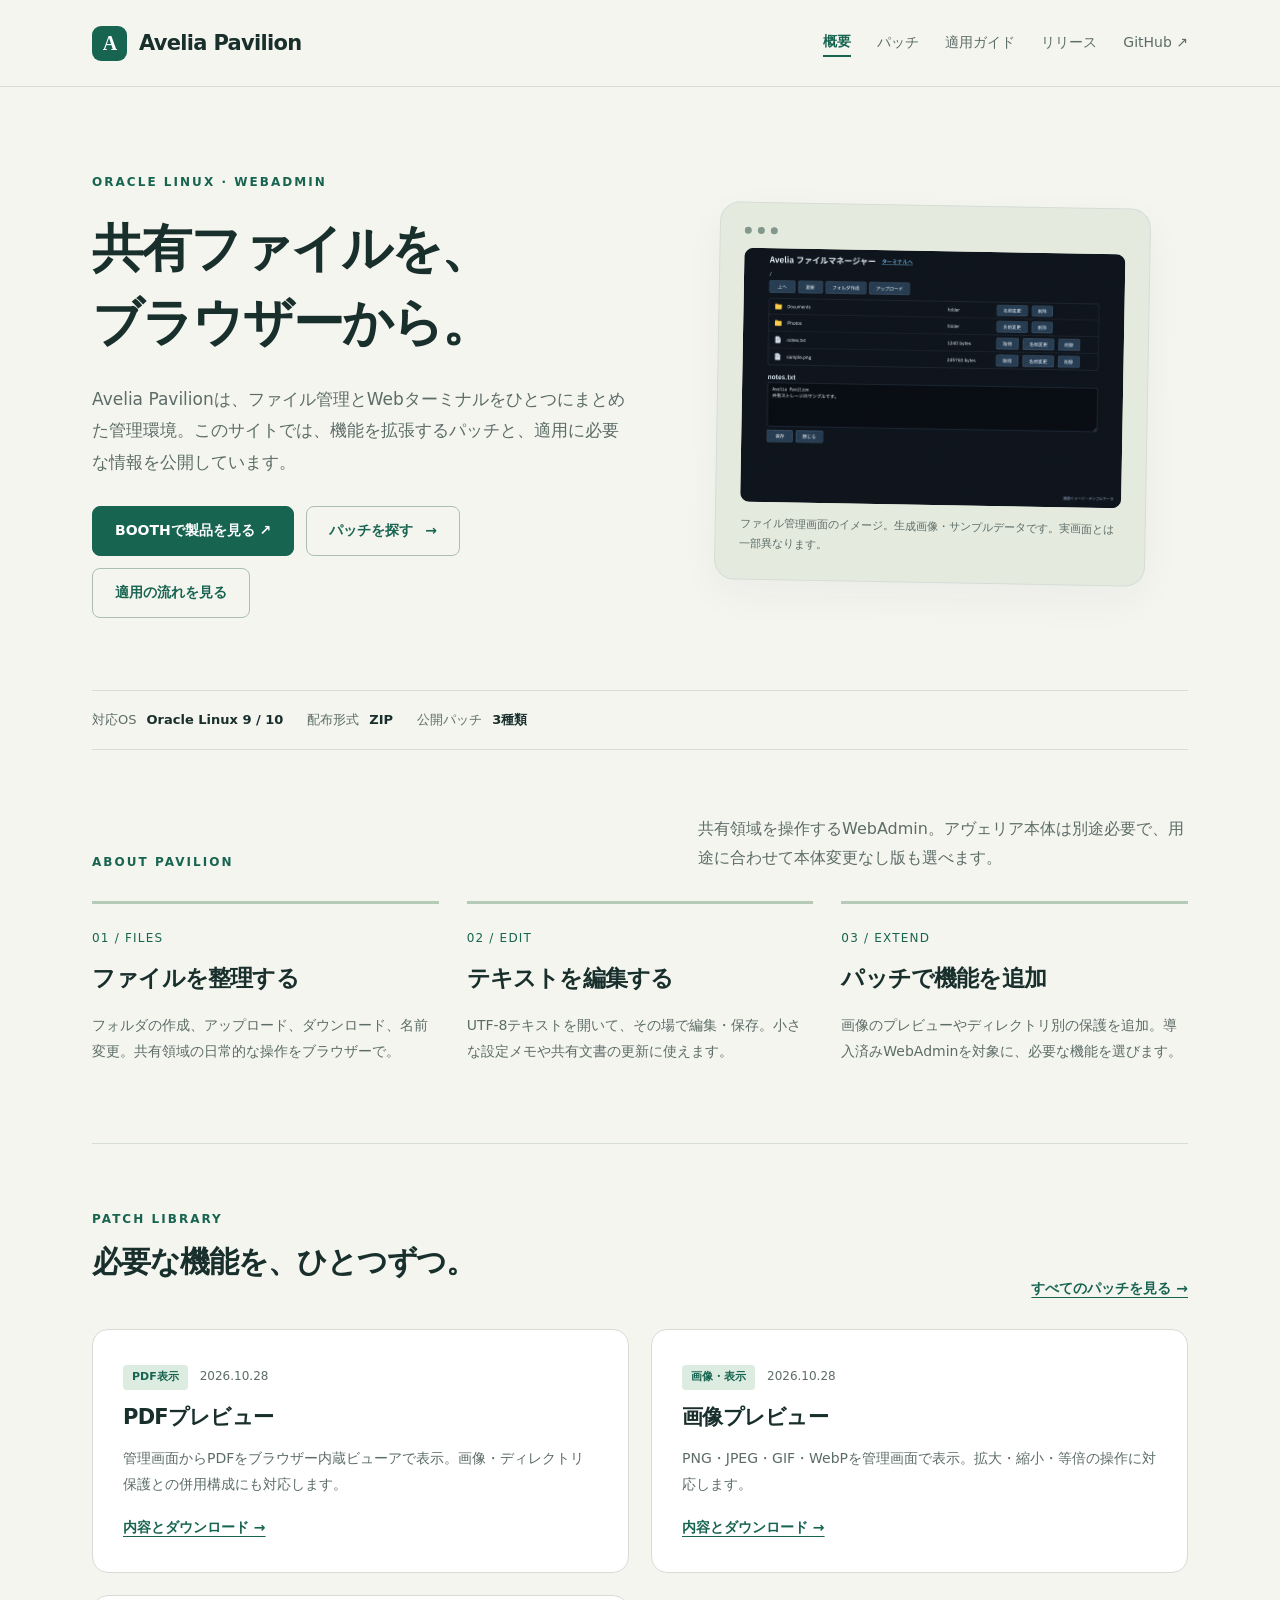
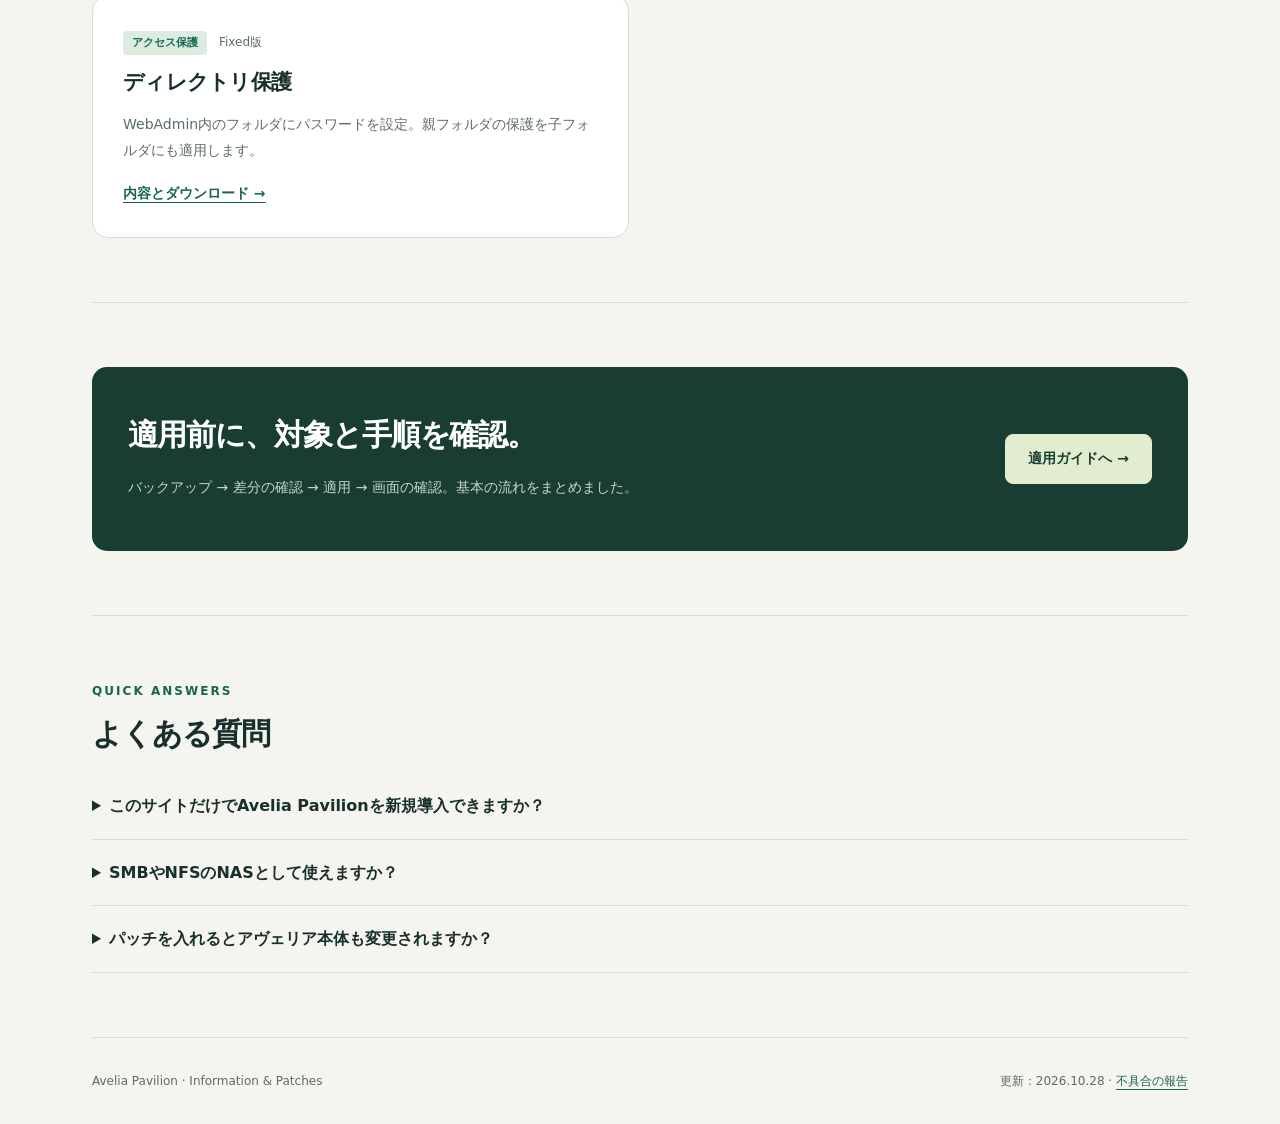
==== commit 7300a0eb: "Publish verified PDF preview patch" ====
--- a/doc/index.html
+++ b/doc/index.html
@@ -1,5 +1,5 @@
-<!doctype html><html lang="ja"><head><meta charset="utf-8"><meta name="viewport" content="width=device-width,initial-scale=1"><meta name="description" content="Avelia Pavilionの機能とWebAdmin用パッチの情報・配布サイト。Oracle Linux 9/10向け。"><meta name="theme-color" content="#176450"><title>概要 | Avelia Pavilion</title><link rel="stylesheet" href="assets/style.css"><script src="assets/site.js" defer></script></head><body><a class="skip" href="#main">本文へスキップ</a><header><div class="wrap nav"><a class="brand" href="index.html"><span class="mark" aria-hidden="true">A</span>Avelia Pavilion</a><nav class="navlinks" aria-label="メイン"><a href="index.html" aria-current="page">概要</a><a href="patches.html" >パッチ</a><a href="guide.html" >適用ガイド</a><a href="releases.html">リリース</a><a href="https://github.com/Divings/Avelia-Pavilion-Info">GitHub ↗</a></nav></div></header><main id="main" class="wrap"><div class="hero"><div><div class="eyebrow">Oracle Linux · WebAdmin</div><h1>共有ファイルを、<br>ブラウザーから。</h1><p class="lead">Avelia Pavilionは、ファイル管理とWebターミナルをひとつにまとめた管理環境。このサイトでは、機能を拡張するパッチと、適用に必要な情報を公開しています。</p><div class="buttons"><a class="button" href="https://innovationcraft.booth.pm/items/9052581">BOOTHで製品を見る ↗</a><a class="button secondary" href="patches.html">パッチを探す <span aria-hidden="true">→</span></a><a class="button secondary" href="guide.html">適用の流れを見る</a></div></div><figure class="hero-visual"><div class="window-head" aria-hidden="true"><i></i><i></i><i></i></div><img src="assets/file-manager-preview.png" alt="ファイル一覧とテキスト編集を表示するAvelia Pavilionの画面イメージ" width="1536" height="1024"><figcaption>ファイル管理画面のイメージ。生成画像・サンプルデータです。実画面とは一部異なります。</figcaption></figure></div><div class="meta-strip"><span>対応OS<b>Oracle Linux 9 / 10</b></span><span>配布形式<b>ZIP</b></span><span>公開パッチ<b>2種類</b></span></div>
+<!doctype html><html lang="ja"><head><meta charset="utf-8"><meta name="viewport" content="width=device-width,initial-scale=1"><meta name="description" content="Avelia Pavilionの機能とWebAdmin用パッチの情報・配布サイト。Oracle Linux 9/10向け。"><meta name="theme-color" content="#176450"><title>概要 | Avelia Pavilion</title><link rel="stylesheet" href="assets/style.css"><script src="assets/site.js" defer></script></head><body><a class="skip" href="#main">本文へスキップ</a><header><div class="wrap nav"><a class="brand" href="index.html"><span class="mark" aria-hidden="true">A</span>Avelia Pavilion</a><nav class="navlinks" aria-label="メイン"><a href="index.html" aria-current="page">概要</a><a href="patches.html" >パッチ</a><a href="guide.html" >適用ガイド</a><a href="releases.html">リリース</a><a href="https://github.com/Divings/Avelia-Pavilion-Info">GitHub ↗</a></nav></div></header><main id="main" class="wrap"><div class="hero"><div><div class="eyebrow">Oracle Linux · WebAdmin</div><h1>共有ファイルを、<br>ブラウザーから。</h1><p class="lead">Avelia Pavilionは、ファイル管理とWebターミナルをひとつにまとめた管理環境。このサイトでは、機能を拡張するパッチと、適用に必要な情報を公開しています。</p><div class="buttons"><a class="button" href="https://innovationcraft.booth.pm/items/9052581">BOOTHで製品を見る ↗</a><a class="button secondary" href="patches.html">パッチを探す <span aria-hidden="true">→</span></a><a class="button secondary" href="guide.html">適用の流れを見る</a></div></div><figure class="hero-visual"><div class="window-head" aria-hidden="true"><i></i><i></i><i></i></div><img src="assets/file-manager-preview.png" alt="ファイル一覧とテキスト編集を表示するAvelia Pavilionの画面イメージ" width="1536" height="1024"><figcaption>ファイル管理画面のイメージ。生成画像・サンプルデータです。実画面とは一部異なります。</figcaption></figure></div><div class="meta-strip"><span>対応OS<b>Oracle Linux 9 / 10</b></span><span>配布形式<b>ZIP</b></span><span>公開パッチ<b>3種類</b></span></div>
 <section><div class="section-head"><div class="eyebrow">ABOUT PAVILION</div><p>共有領域を操作するWebAdmin。アヴェリア本体は別途必要で、用途に合わせて本体変更なし版も選べます。</p></div><div class="three"><article class="feature"><span class="number">01 / FILES</span><h2 style="font-size:23px">ファイルを整理する</h2><p>フォルダの作成、アップロード、ダウンロード、名前変更。共有領域の日常的な操作をブラウザーで。</p></article><article class="feature"><span class="number">02 / EDIT</span><h2 style="font-size:23px">テキストを編集する</h2><p>UTF-8テキストを開いて、その場で編集・保存。小さな設定メモや共有文書の更新に使えます。</p></article><article class="feature"><span class="number">03 / EXTEND</span><h2 style="font-size:23px">パッチで機能を追加</h2><p>画像のプレビューやディレクトリ別の保護を追加。導入済みWebAdminを対象に、必要な機能を選びます。</p></article></div></section>
-<section><div class="section-head"><div><div class="eyebrow">PATCH LIBRARY</div><h2>必要な機能を、ひとつずつ。</h2></div><a class="text-link" href="patches.html">すべてのパッチを見る →</a></div><div class="patch-grid"><article class="card"><span class="tag">画像・表示</span><span class="date">2026.10.28</span><h3>画像プレビュー</h3><p>PNG・JPEG・GIF・WebPを管理画面で表示。拡大・縮小・等倍の操作に対応します。</p><a class="text-link" href="patches.html#image-preview">内容とダウンロード →</a></article><article class="card"><span class="tag">アクセス保護</span><span class="date">Fixed版</span><h3>ディレクトリ保護</h3><p>WebAdmin内のフォルダにパスワードを設定。親フォルダの保護を子フォルダにも適用します。</p><a class="text-link" href="patches.html#directory-protection">内容とダウンロード →</a></article></div></section>
+<section><div class="section-head"><div><div class="eyebrow">PATCH LIBRARY</div><h2>必要な機能を、ひとつずつ。</h2></div><a class="text-link" href="patches.html">すべてのパッチを見る →</a></div><div class="patch-grid"><article class="card"><span class="tag">PDF表示</span><span class="date">2026.10.28</span><h3>PDFプレビュー</h3><p>管理画面からPDFをブラウザー内蔵ビューアで表示。画像・ディレクトリ保護との併用構成にも対応します。</p><a class="text-link" href="patches.html#pdf-preview">内容とダウンロード →</a></article><article class="card"><span class="tag">画像・表示</span><span class="date">2026.10.28</span><h3>画像プレビュー</h3><p>PNG・JPEG・GIF・WebPを管理画面で表示。拡大・縮小・等倍の操作に対応します。</p><a class="text-link" href="patches.html#image-preview">内容とダウンロード →</a></article><article class="card"><span class="tag">アクセス保護</span><span class="date">Fixed版</span><h3>ディレクトリ保護</h3><p>WebAdmin内のフォルダにパスワードを設定。親フォルダの保護を子フォルダにも適用します。</p><a class="text-link" href="patches.html#directory-protection">内容とダウンロード →</a></article></div></section>
 <section><div class="banner"><div><h2>適用前に、対象と手順を確認。</h2><p>バックアップ → 差分の確認 → 適用 → 画面の確認。基本の流れをまとめました。</p></div><a class="button" href="guide.html">適用ガイドへ →</a></div></section>
-<section><div class="eyebrow">QUICK ANSWERS</div><h2>よくある質問</h2><details><summary>このサイトだけでAvelia Pavilionを新規導入できますか？</summary><p>ここでは追加パッチを配布しています。パッチの利用には、対象となるWebAdmin・共有ストレージの導入が必要です。製品本体のZIPはこのリポジトリに含みません。<a href="https://innovationcraft.booth.pm/items/9052581">製品についてはBOOTHの商品ページをご覧ください。</a></p></details><details><summary>SMBやNFSのNASとして使えますか？</summary><p>ブラウザーから共有領域を操作する仕組みです。SMB/NFS共有サーバーの導入機能は含みません。</p></details><details><summary>パッチを入れるとアヴェリア本体も変更されますか？</summary><p>ここで公開している2種はWebAdmin側を変更するパッチです。Avelia.pyやpack/write_file.pyは変更しません。</p></details></section></main><footer><div class="wrap footer-inner"><span>Avelia Pavilion · Information &amp; Patches</span><span>更新：2026.10.28 · <a href="https://github.com/Divings/Avelia-Pavilion-Info/issues">不具合の報告</a></span></div></footer></body></html>+<section><div class="eyebrow">QUICK ANSWERS</div><h2>よくある質問</h2><details><summary>このサイトだけでAvelia Pavilionを新規導入できますか？</summary><p>ここでは追加パッチを配布しています。パッチの利用には、対象となるWebAdmin・共有ストレージの導入が必要です。製品本体のZIPはこのリポジトリに含みません。<a href="https://innovationcraft.booth.pm/items/9052581">製品についてはBOOTHの商品ページをご覧ください。</a></p></details><details><summary>SMBやNFSのNASとして使えますか？</summary><p>ブラウザーから共有領域を操作する仕組みです。SMB/NFS共有サーバーの導入機能は含みません。</p></details><details><summary>パッチを入れるとアヴェリア本体も変更されますか？</summary><p>ここで公開している3種はWebAdmin側を変更するパッチです。Avelia.pyやpack/write_file.pyは変更しません。</p></details></section></main><footer><div class="wrap footer-inner"><span>Avelia Pavilion · Information &amp; Patches</span><span>更新：2026.10.28 · <a href="https://github.com/Divings/Avelia-Pavilion-Info/issues">不具合の報告</a></span></div></footer></body></html>
